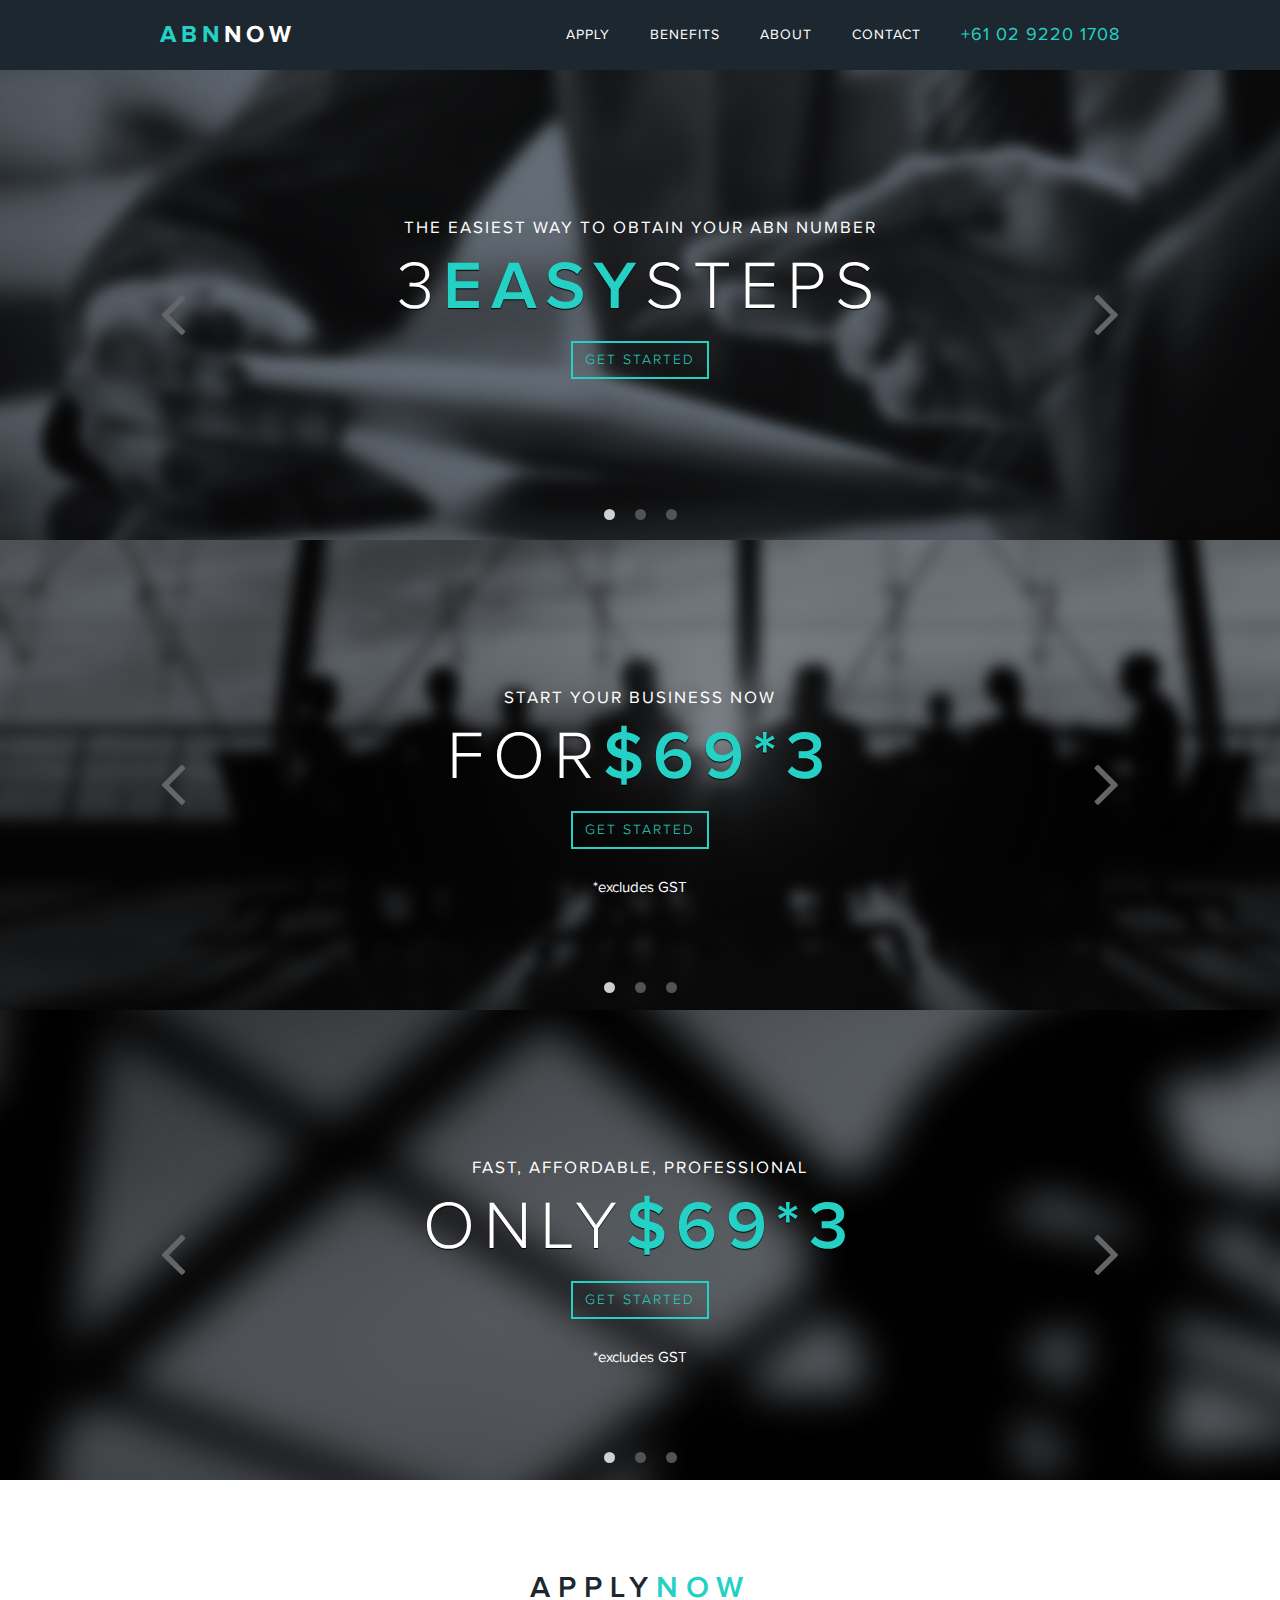
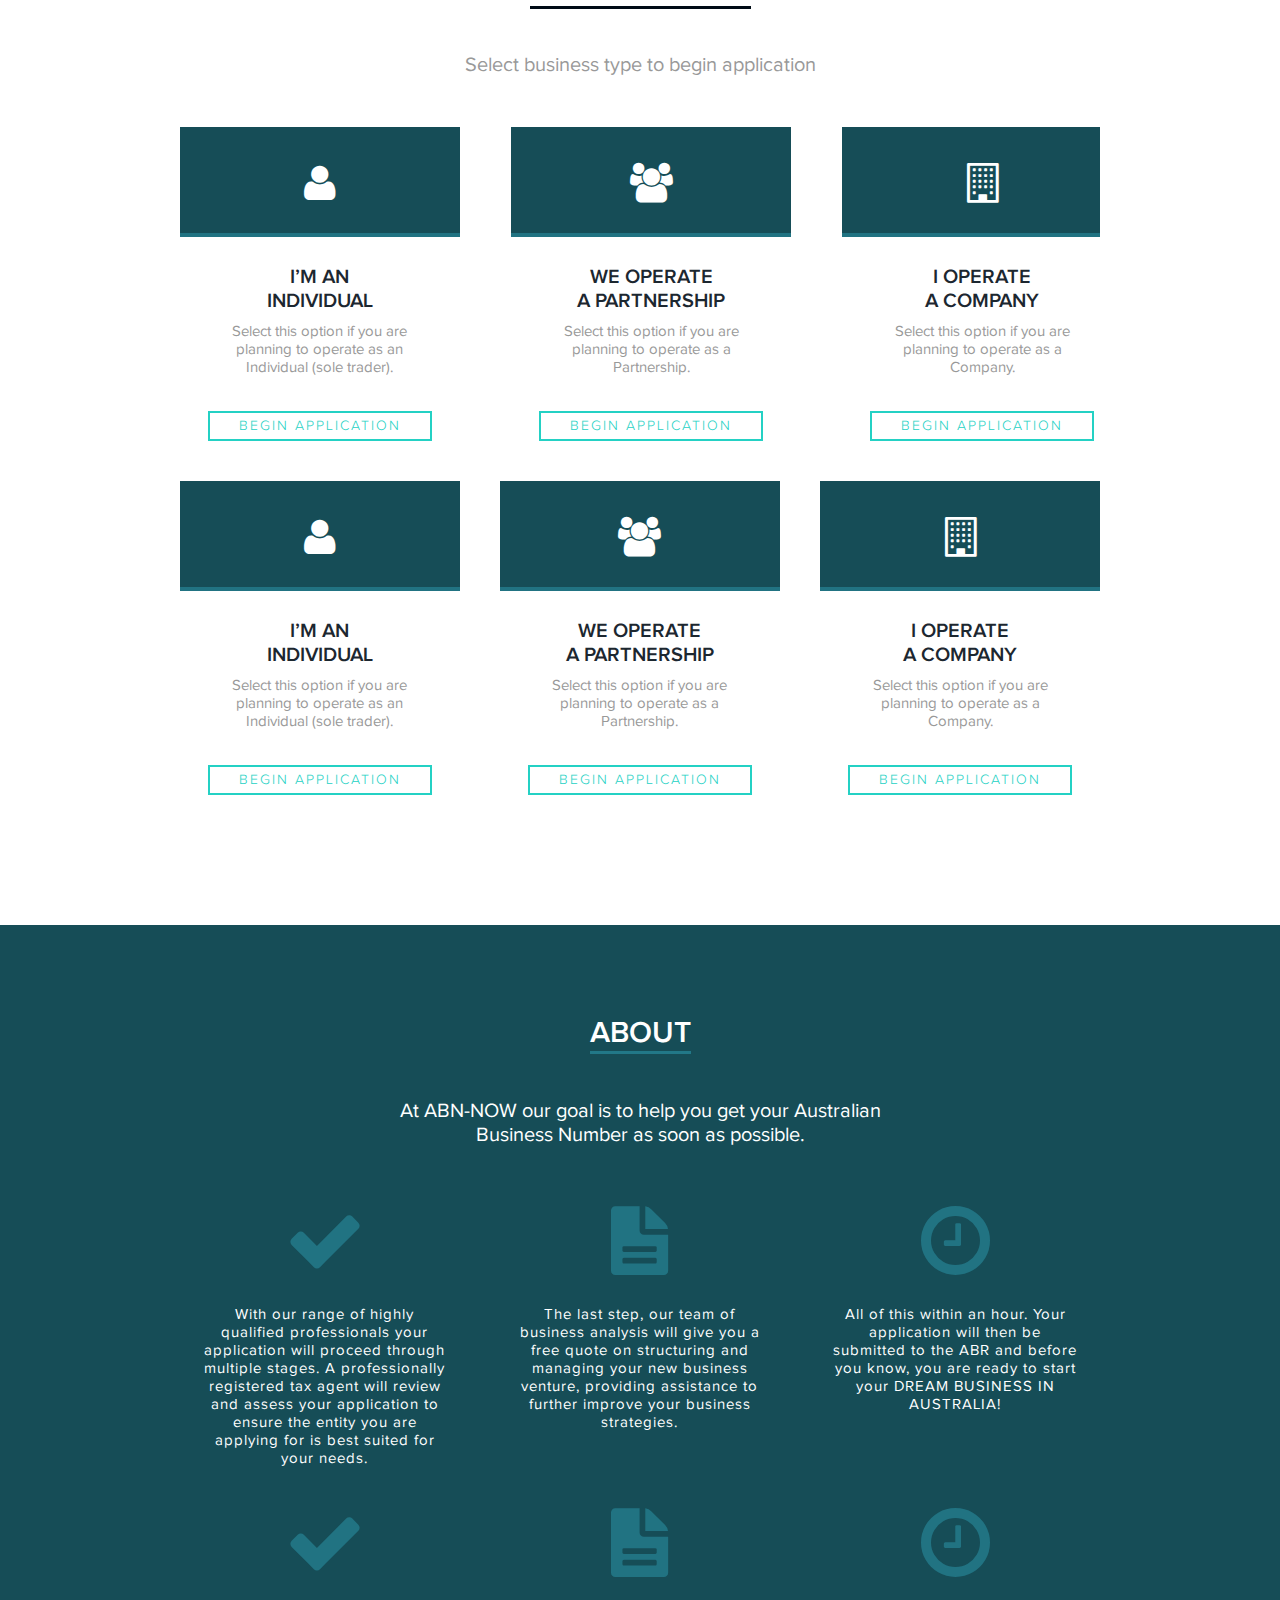
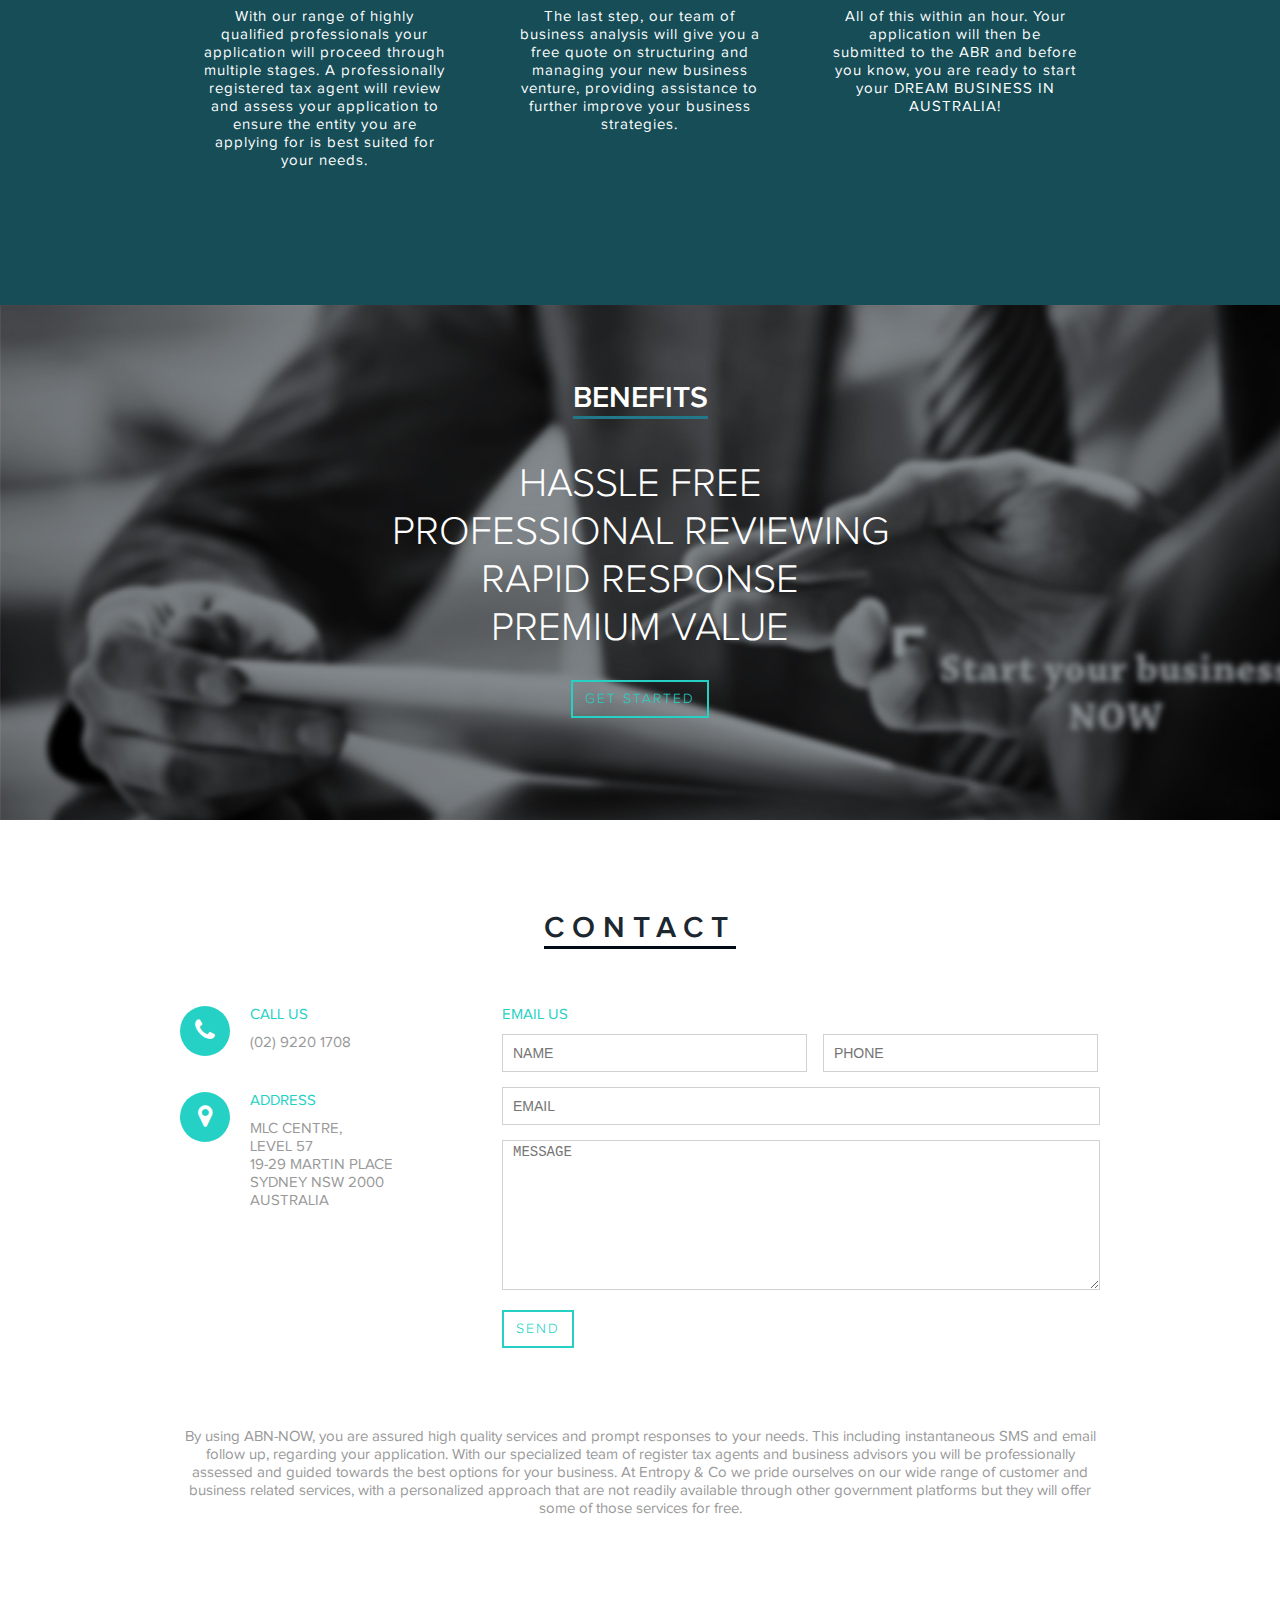
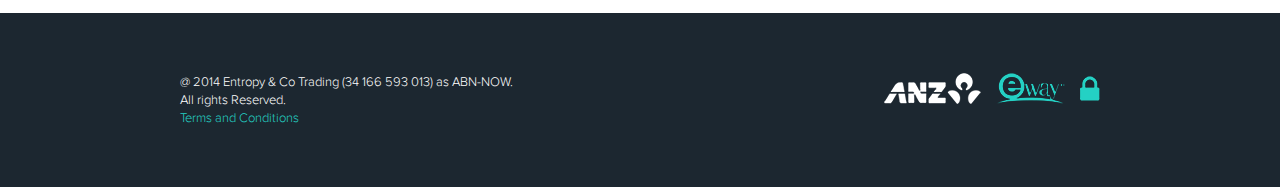
==== index.html @ c940a965 "first commit" ====
<!DOCTYPE HTML PUBLIC "-//W3C//DTD HTML 4.01 Transitional//EN" "http://www.w3.org/TR/html4/loose.dtd">
<html>
<head>
    <meta http-equiv="Content-Type" content="text/html; charset=utf-8">
    <title>Abn-now</title>
    <link href="./css/reset.css" type="text/css" rel="stylesheet" />
    <link href="./css/font-awesome.css" type="text/css" rel="stylesheet" />
    <link href="./css/style.css" type="text/css" rel="stylesheet">
    <link href="./css/style-responsive.css" type="text/css" rel="stylesheet">

    <!-- HTML5 Shim and Respond.js IE8 support of HTML5 elements and media queries -->
    <!-- WARNING: Respond.js doesn't work if you view the page via file:// -->
    <!--[if lt IE 9]>
      <script src="./js/html5shiv.js"></script>
      <script src="./js/respond.min.js"></script>
    <![endif]-->
</head>
<body>
<!-- Начало блока .wrapper -->
    <!--div class="wrapper"-->
    <div>
    <!--Начало блока   .header-->
        <div class="header"> 
                <!-- begin .nav -->                
            <div class="navigation  container">  
                 <div class=" clearfix">                     	            
                    <div class="left-block">                      
                           <p class="logo no-marg-bottom"><a href="#"><strong class="green">abn</strong>now</a></p>                        
                    </div>
                    <div class="right-block">
                        <button class="btn green no-marg-bottom"><i class="fa fa-bars"></i></button>
                        <ul class="nav-list clearfix">       	                	
      	                	<li><a  class="active" href="index.html">apply</a>
                              <ul>
                                    <li><a href="#">I’M AN</a></li>
                                    <li><a href="#">WE OPERATE</a></li>
                                    <li><a href="#">I OPERATE</a></li>                                   
                                </ul> 
                            </li>
      	                	<li><a href="#">benefits</a>
                                <ul>
                                    <li><a href="#">I’M AN</a></li>
                                    <li><a href="#">WE OPERATE</a></li>
                                    <li><a href="#">I OPERATE</a></li>                                   
                                </ul> 
                            </li>
      	                	<li><a href="#">about</a>
                                <ul>
                                    <li><a href="#">I’M AN</a></li>
                                    <li><a href="#">WE OPERATE</a></li>
                                    <li><a href="#">I OPERATE</a></li>                                   
                                </ul> 
                            </li>
      	                	<li><a href="#">contact</a>
                                <ul>
                                    <li><a href="#">about</a></li>
                                    <li><a href="#">benefits</a></li>
                                    <li><a href="#">contact</a></li>
                                    <li><a href="#">Latest giveaway posts</a></li>
                                </ul>     
                            </li>
                            <li><a href="#" class="green big-tel" href="#">+61 02 9220 1708</a></li>
                        </ul>
                    </div> 
                 </div> 
                                    
            </div> <!-- END .nav -->
        </div>
        <!--Конец блока   .header-->
        
        <!--Начало блока   .slider-->
         <div id="slider-main">
            <ul class="slide-list clearfix">
            	<li class="slide1 slide no-marg-top">
                    <div class="container">
                        <a href="#" class="pull-left"><i class="fa fa-angle-left"></i></a>
                        <a href="#" class="pull-right"><i class="fa fa-angle-right"></i></a>
                        <h4 class="no-marg-top">THE EASIEST WAY TO OBTAIN YOUR ABN NUMBER</h4>
                        <h1>3<strong class="green semibold">easy</strong>steps</h1>
                        <p class="font-14"><a href="#" class="btn btn-slider green">GET STARTED</a></p>
                         <div id="Circles" class="circles">
                            <ul>
                           	    <li><a href="#" class="active"><span></span></a></li>
                           	    <li><a href="#"><span></span></a></li>
                           	    <li><a href="#"><span></span></a></li>
                            </ul>
                        </div>  
                     </div>     
                </li>
                <li class="slide2 slide no-marg-top">
                    <div class="container">
                        <a href="#" class="pull-left"><i class="fa fa-angle-left"></i></a>
                        <a href="#" class="pull-right"><i class="fa fa-angle-right"></i></a>
                        <h4 class="no-marg-top">START YOUR BUSINESS NOW</h4>
                        <h1>FOR<strong class="green semibold">$69*3</strong></h1>
                        <p class="font-14"><a href="#" class="btn btn-slider green">GET STARTED</a></p>
                        <p class="gst">*excludes GST</p>
                         <div id="Circles" class="circles circ2">
                            <ul>
                           	    <li><a href="#" class="active"><span></span></a></li>
                           	    <li><a href="#"><span></span></a></li>
                           	    <li><a href="#"><span></span></a></li>
                            </ul>
                        </div>  
                     </div>     
                </li>
                <li class="slide3 slide no-marg-top">
                    <div class="container">
                        <a href="#" class="pull-left"><i class="fa fa-angle-left"></i></a>
                        <a href="#" class="pull-right"><i class="fa fa-angle-right"></i></a>
                        <h4 class="no-marg-top">FAST, AFFORDABLE, PROFESSIONAL</h4>
                        <h1>ONLY<strong class="green semibold">$69*3</strong></h1>
                        <p class="font-14"><a href="#" class="btn btn-slider green">GET STARTED</a></p>
                        <p class="gst">*excludes GST</p>
                         <div id="Circles" class="circles circ2">
                            <ul>
                           	    <li><a href="#" class="active"><span></span></a></li>
                           	    <li><a href="#"><span></span></a></li>
                           	    <li><a href="#"><span></span></a></li>
                            </ul>
                        </div>  
                     </div>     
                </li>
            </ul>

            
         </div> 
         <!--Конец блока   .slider--> 
         
         <!--Начало блока   .apply--> 
         <div class="container">
             <div class="apply">
                <h2><a class="black" href="#">APPLY<strong class="green">NOW</strong></a></h2>
                <h3 class="to-grey">Select business type to begin application</h3>
                <div class="icons">
                    <ul class="clearfix">
                        <li>
                            <a href="#"><div class="background"><div class="rectangle"><i class="fa fa-user"></i></div></div> </a>                           
                            <div class="apply-text">
                                <h3  class="semibold">I’M AN <pre>INDIVIDUAL</pre></h3>
                                <p class="to-grey">Select this option if you are planning to operate as an Individual (sole trader).</p>
                                <a href="#" class="btn green padd">BEGIN APPLICATION</a>
                            </div>
                        </li>
                        <li>
                             <a href="#"><div class="background"><div class="rectangle"><i class="fa fa-users"></i></div></div></a>
                             <div class="apply-text">
                                <h3  class="semibold">WE OPERATE<pre>A PARTNERSHIP</pre></h3>
                                <p class="to-grey">Select this option if you are planning to operate as a Partnership.</p>
                                <a href="#" class="btn green padd marg-bottom">BEGIN APPLICATION</a>
                            </div>
                        </li>
                        <li>
                            <a href="#"><div class="background"><div class="rectangle"><i class="fa fa-building-o"></i></div></div></a>
                            <div class="apply-text">
                                <h3  class="semibold">I OPERATE <pre>A COMPANY</pre></h3>
                                <p class="to-grey">Select this option if you are planning to operate as a Company.</p>
                                <a href="#" class="btn green padd">BEGIN APPLICATION</a>
                            </div>
                        </li>
                         <li>
                            <div class="background"><div class="rectangle"><i class="fa fa-user"></i></div></div>                            
                            <div class="apply-text">
                                <h3  class="semibold">I’M AN <pre>INDIVIDUAL</pre></h3>
                                <p class="to-grey">Select this option if you are planning to operate as an Individual (sole trader).</p>
                                <a href="#" class="btn green padd">BEGIN APPLICATION</a>
                            </div>
                        </li>
                        <li>
                             <div class="background"><div class="rectangle"><i class="fa fa-users"></i></div></div>
                             <div class="apply-text">
                                <h3  class="semibold">WE OPERATE<pre>A PARTNERSHIP</pre></h3>
                                <p class="to-grey">Select this option if you are planning to operate as a Partnership.</p>
                                <a href="#" class="btn green padd marg-bottom">BEGIN APPLICATION</a>
                            </div>
                        </li>
                        <li>
                            <div class="background"><div class="rectangle"><i class="fa fa-building-o"></i></div></div>
                            <div class="apply-text">
                                <h3  class="semibold">I OPERATE <pre>A COMPANY</pre></h3>
                                <p class="to-grey">Select this option if you are planning to operate as a Company.</p>
                                <a href="#" class="btn green padd">BEGIN APPLICATION</a>
                            </div>
                        </li>
                        
                    </ul>
                </div>
             </div> 
         </div>
         <!--Конец блока   .apply-->
         
         <!--Начало блока   .about-->
         <div class="about">
            <div class="container">
                <div class="to-about ">
                    <h2><a class="border" href="#">ABOUT</a></h2>
                    <h3>At ABN-NOW our goal is to help you get your Australian Business Number as soon as possible.</h3>
                    <ul class="group clearfix">
                    	<li class="item">
                            <a href="#"><i class="fa fa-check"></i></a>
                            <p>With our range of highly qualified professionals your application will proceed through multiple stages.
                                A professionally registered tax
                                agent will review and assess your application to ensure the entity you are applying for is best suited for
                                your needs.</p>
                        </li>
                    	<li class="item">
                            <a href="#"><i class="fa fa-file-text"></i></a>
                            <p>The last step, our team of business analysis will give you a free quote on structuring and managing your new business venture, providing
                                assistance to further improve
                                your business strategies.</p>
                        </li>
                    	<li class="item">
                            <a href="#"><i class="fa fa-clock-o"></i></a>
                            <p>All of this within an hour. Your
                                application will then be submitted to the ABR and before you know, you are ready to start your
                                DREAM BUSINESS IN AUSTRALIA!</p>
                        </li>
                        
                        
                        
                        <li class="item">
                            <a href="#"><i class="fa fa-check"></i></a>
                            <p>With our range of highly qualified professionals your application will proceed through multiple stages.
                                A professionally registered tax
                                agent will review and assess your application to ensure the entity you are applying for is best suited for
                                your needs.</p>
                        </li>
                    	<li class="item">
                            <a href="#"><i class="fa fa-file-text"></i></a>
                            <p>The last step, our team of business analysis will give you a free quote on structuring and managing your new business venture, providing
                                assistance to further improve
                                your business strategies.</p>
                        </li>
                    	<li class="item">
                            <a href="#"><i class="fa fa-clock-o"></i></a>
                            <p>All of this within an hour. Your
                                application will then be submitted to the ABR and before you know, you are ready to start your
                                DREAM BUSINESS IN AUSTRALIA!</p>
                        </li>
                    </ul> 
                    
                </div>
            </div>
         </div> 
         <!--Конец блока   .about-->
         
         <!--Начало блока   .benefits-->
         <div class="benefits">
            <div class="container">
                 <div class="to-fon">
                     <h2><a class="border" href="#">BENEFITS</a></h2>
                     <h5 class="big-text">HASSLE FREE<pre> PROFESSIONAL REVIEWING </pre><pre>RAPID RESPONSE</pre> <pre>PREMIUM VALUE</pre></h5>
                     <p class="font-14"><a href="#" class="btn btn-slider green">GET STARTED</a></p>
                 </div>
             </div>
         </div>   
         <!--Конец блока   .benefits-->
         
         <!--Начало блока   .contact-->  
         <div class="contact">
            <div class="container">
              <div class="contact-forma clearfix">  
                <h2><a class="black">CONTACT</a></h2>
                <div id="left" class="left-block-contact">
                    <div class="left-block-contact-1">
                        <div class="float clearfix">
                            <p><a href="#"><i class="fa fa-phone"></i></a></p>  
                        </div>
                        <div class="right-bl">
                                <p class="green">call us</p>
                                <p class="to-grey no-marg-bottom">(02) 9220 1708</p>                               
                        </div>
                    </div>
                    <div class="left-block-contact-2">
                        <div class="float clearfix">
                            <p><a href="#"><i class="fa fa-map-marker"></i></a></p>                        
                        </div>
                        <div class="right-bl">
                                <p class="green">ADDRESS</p>
                                <p class="to-grey no-marg-bottom">MLC CENTRE,</p>
                                <p class="to-grey no-marg-bottom">LEVEL 57</p>
                                <p class="to-grey no-marg-bottom">19-29 MARTIN PLACE</p>
                                <p class="to-grey no-marg-bottom">SYDNEY NSW 2000</p>
                                <p class="to-grey no-marg-bottom">AUSTRALIA</p>
                        </div>
                    </div>
                </div>
                <div id="right" class="right-block-contact">
                    <form class="contact-form" name="form1" action="action.php">
                        <p class="green">EMAIL US</p>
             			    <input class="input-1" type="text" name="fname" placeholder="NAME" value=""/>
                            <input class="input-2" type="text" name="fname" placeholder="PHONE" value=""/>
                            <input class="input-3" type="text" name="fname" placeholder="EMAIL" value=""/>
                            <!--<button class="btn green">send</button>-->
                            <textarea name="fname" placeholder="MESSAGE" value=""></textarea>
                            <p><a href="#" class="btn green">send</a></p>
              		</form>                  
                </div> 
              </div>  
                <p class="center to-grey">By using ABN-NOW, you are assured high quality services and prompt responses to your needs. This including instantaneous SMS and email follow up, regarding your application. With our specialized team of register tax agents and business advisors you will be professionally assessed and guided towards the best options for your business. At Entropy & Co we pride ourselves on our wide range of customer and business related services, with a personalized approach that are not readily available through other government platforms but they will offer some of those services for free.</p>                           
            </div>
         </div>   
        <!--Конец блока   .contact-->
        
        <!--Начало блока   .footer-->
        <div class="footer">
            <div class="container clearfix">
                <div class="footer-left">
                    <p class="no-marg-bottom">@ 2014 Entropy & Co Trading (34 166 593 013) as ABN-NOW. All rights Reserved.</p>
                    <p class="no-marg-bottom green"> Terms and Conditions</p>
                </div>
            
            <div class="footer-right">
                <ul class="clearfix">
                    <li class="top-f"><a href="#"><img src="images/footer-img-3.png" /></a></li>
                    <li><a href="#"><img src="images/footer-img-2.png" /></a></li>
                    <li><a href="#"><img src="images/footer-img-1.png" /></a></li>
                </ul>
            </div>
            </div>
        </div>
        <!--Конец блока   .footer-->     
    </div>
    <!-- Конец блока .wrapper -->
   	<script src="./js/jquery-1.10.2.min.js"></script>
	<script src="./js/equalHeight.js"></script>
    <script src="./js/slidel.js"></script>
</body>
</html>
---- css/style.css ----
@import url(reset.css);

/* Imports Fonts */

@font-face {
    font-family: 'proximanova';
    src: url('../fonts/proximanova-bold.eot');
    src: url('../fonts/proximanova-bold.eot?#iefix') format('embedded-opentype'),
         url('../fonts/proximanova-bold.woff') format('woff'),
         url('../fonts/proximanova-bold.ttf') format('truetype'),
         url('../fonts/proximanova-bold.svg#proximanovabold') format('svg');
    font-weight: 600;
    font-style: normal;
}

@font-face {
    font-family: 'proximanova';
    src: url('../fonts/proximanova-semibold.eot');
    src: url('../fonts/proximanova-semibold.eot?#iefix') format('embedded-opentype'),
         url('../fonts/proximanova-semibold.woff') format('woff'),
         url('../fonts/proximanova-semibold.ttf') format('truetype'),
         url('../fonts/proximanova-semibold.svg#proximanovasemibold') format('svg');
    font-weight: 500;
    font-style: normal;
}

@font-face {
    font-family: 'proximanova';
    src: url('../fonts/proximanova-regular.eot');
    src: url('../fonts/proximanova-regular.eot?#iefix') format('embedded-opentype'),
         url('../fonts/proximanova-regular.woff') format('woff'),
         url('../fonts/proximanova-regular.ttf') format('truetype'),
         url('../fonts/proximanova-regular.svg#proximanovaregular') format('svg');
    font-weight: 400;
    font-style: normal;
}

@font-face {
    font-family: 'proximanova';
    src: url('../fonts/proximanova-light.eot');
    src: url('../fonts/proximanova-light.eot?#iefix') format('embedded-opentype'),
         url('../fonts/proximanova-light.woff') format('woff'),
         url('../fonts/proximanova-light.ttf') format('truetype'),
         url('../fonts/proximanova-light.svg#proximanovalight') format('svg');
    font-weight: 300;
    font-style: normal;

}


/* BASE CSS */

body { 
    padding-top: 70px;
    min-width: 940px; /* Чтобы background на небольших экранах был показан на всю ширину с учетом scroll (ползунка).. 920px - контейнер + 10px + 10px paddinGИ по бокам */
    font-weight: 400;
    color: #fff;
    font-family: 'proximanova', sans-serif;
    position: relative;
}

img { display: block; }

h1, .h1, h2, .h2, h3, .h3, h4, .h4, h5, .h5, h6, .h6 { 
    /*font-weight: bold; */   
    margin-top: 10px;
    margin-bottom: 10px;
    line-height: 1.2; 
}

h1{
    font-size: 68px;
    font-weight: 300;
    text-align: center;
    text-transform: uppercase;
    line-height: 1.2;
    text-shadow: 0 1px 1px #000;/*Y X насыщенность цвет*/
}

h2{
    font-size: 30px;
    font-weight: 500;
    text-align: center;
}

h3{
    font-size: 20px;
    font-weight: 400;
    text-align: center;
    color: #1c2730;
}

h4{
    font-size: 17px;
    font-weight: 400;
}

h1 a.log{
    display: block;
    text-indent: -9999px;
    font-size: 5px;
}

p{
    font-size: 15px;
    font-weight: 400;
    margin-bottom: 10px;
    letter-spacing: 0px;
    line-height: 18px;
}

p.font-14{
    font-size: 14px;
    text-align: center;
}

.semibold{
    font-weight: 500;
}

.to-h1{
     margin-top: 18px;      
}

 /*Button*/

.btn {
    box-sizing: content-box;/*позволяют не изменять размер кнопки*/
    -moz-box-sizing: content-box;
    display: inline-block;
    padding: 8px 12px;
    margin: 0;
    background: none transparent;
    text-transform: uppercase;
    font-size: 14px;
    font-family: 'proximanova', sans-serif;
    font-weight: 200;
    letter-spacing: 2px;
    text-align: center;
    text-decoration: none;
    cursor: pointer;
    border-width: 2px;
    border-style: solid;
    -webkit-transition: all .5s;
    -moz-transition: all .5s;
    -o-transition: all .5s;
    transition: all .5s;

    /* Дополнительные эфекты
    
    background-color: #d25a3d;
     -webkit-box-shadow: #fff 1px 1px 0, inset #682313 1px 1px 0;
    -moz-box-shadow: #fff 1px 1px 0, inset #682313 1px 1px 0;
    box-shadow: #fff 1px 1px 0, inset #682313 1px 1px 0;
    text-shadow: 1px 1px 1px #682313;    
    /* -webkit-border-radius: 4px;
    -moz-border-radius: 4px;
    border-radius: 4px;*/
   /*text-shadow: 1px 1px 1px rgba(255, 255, 255, 0.75);
    vertical-align: middle;*/     
    /*background-image: -moz-linear-gradient(top, #d25a3d, #F53426);
    background-image: -webkit-gradient(linear, 0 0, 0 100%, from(#d25a3d), to(#F53426));
    background-image: -webkit-linear-gradient(top, #d25a3d, #F53426);
    background-image: -o-linear-gradient(top, #d25a3d, #F53426);
    background-image: linear-gradient(to bottom, #d25a3d, #F53426);
    background-repeat: repeat-x;
    border: 1px solid #fff;
    border-color: #e6e6e6 #e6e6e6 #bfbfbf;
    border-color: rgba(0, 0, 0, 0.1) rgba(0, 0, 0, 0.1) rgba(0, 0, 0, 0.25);
    border-bottom-color: #b3b3b3;*/
}

/* Стиль для H2, когда он является следующим элементом после H1.. */
/* h1 + h2 { color: black!important; } */ 

/*.btn + .btn { margin-left: 10px; }*/

.btn-slider:hover, .btn-slider:focus {
    text-decoration: none;
    color: #fff;
    border-color: #fff;
    background: transparent;
}

 /*End Button*/
 
.container{
    width: 920px; 
    margin: 0 auto; 
    /*padding: 0 10px;*/
    outline: 0px solid #000;
    position: relative;
}

/*
.wrapper{
    width: 100%;
	margin:0 auto;
    min-width: 1024px;
    max-width: 1500px;
    background-size: 100% auto;
    position: relative;
}*/



/*Начало блока   .header*/

.header{
    outline: 0px solid #000;
    background-color: #1c2730;
    position: fixed; 
    left: 0;
    top: 0;   
    width: 100%;
    z-index: 600;
    background-size: cover;
}

.navigation{
    height: 70px;
    line-height: 70px;
}

.left-block{   
    /*margin-left: -20px; */
    float: left;  
}

.right-block{
    /*margin-right: -20px;*/
    float: right;   
}

p.logo a{
    font-size: 24px;
    font-family: 'proximanova', sans-serif;
    font-weight: 600;
    text-transform: uppercase;
    text-decoration: none;
    color: #fff;
    letter-spacing: 5px;
    line-height: 70px;
}
.nav-list a{
    display: block;
}
.nav-list > li{
    font-family: 'proximanova',sans-serif;
    float: left;
    font-size: 14px;
    font-weight: 400;
    font-style: normal;
    text-transform: uppercase;
    letter-spacing: 1px;
     position: relative;
}

.nav-list > li > ul {
    display: none;
    position: absolute;
    top: 100%;
    left: 50%;
    width: 100px;
    margin-left: -50px;
    background-color: #1c2730;
    background: #fff 0 0 repeat #fff;
    z-index: 50;
}

.nav-list > li:hover > ul {
    display: block;
    
}

.nav-list > li > ul a {
    text-align: center;
    padding: 4px 5px;
    text-transform: none;
    line-height: 1.2;
    display: block;
}


.nav-list > li > ul li + li {
    border-top: 1px dashed #bbb;
}



.nav-list li a{
    text-decoration: none;
    color: #fff; 
    display: block;
    padding: 0 20px;
}

.nav-list li a:hover{
    color: #24d1c4;
    /*text-shadow: 1px 0px 1px #24d1c4;*//*Y X насыщенность цвет*/
}

.nav-list a.big-tel{
    font-size: 18px;
    padding-right: 0;
}

.nav-list li a.green{
    color: #24d1c4;
    text-shadow: none;
}

.green{
    color: #24d1c4;
    border-color: #24d1c4;
}

/*Конец блока   .header*/



/*Начало блока   .slider*/
#slider-main{
    outline: 0px solid #000;
    overflow: hidden;
}

#slider-main h1{
    letter-spacing: 9px;
}

#slider-main h4{
    letter-spacing: 2px;
    padding-top: 150px; 
    line-height: 1.0;
    font-weight: 400;
    text-transform: uppercase;
    text-align: center;
}

i{
    font-weight: bold;
}

.pull-left{
    display: block;
    position: absolute;
    top: 207px;
    left: -20px;
    font-size: 72px;
    color: #636567;    
}

.pull-right{
    display: block;
    position: absolute;
    top: 207px;
    right: -20px;
    font-size: 72px;
    color: #636567;
}

.pull-left:hover, .pull-right:hover{
    color: #fff;
} 

ul.slide-list{
    overflow: hidden;
    position: relative;
    width: 100%;
}

#slider-main  ul.slide-list > li{
    display: block;
    
    float: left;  
    width: 100%;
    height: 470px;
    background-repeat: no-repeat;
    background-size: cover;
}

.slide1{
    background-image: url("../images/slide1.jpg");
}

.slide2{
    background-image: url("../images/slide2.jpg");
}

.slide3{
    background-image: url("../images/slide3.jpg");
}

.slide p{
    text-align: center;
    margin-top: 12px;
}

.to-grey{
    color: #999999;
}

.circles{
    text-align: center;
}

.circles ul{
    display: inline-block;
    padding-left: 20px;
}

.circles ul li{
    float: left;
}

.circles ul li a {   
    background-color: #535354;
    text-align: center;
    height: 11px;
    width: 11px;
    /*padding: 4px;*/
    display: inline-block;
    -webkit-border-radius: 11px;
    -moz-border-radius: 11px;
    -khtml-border-radius: 11px;
    border-radius: 11px;
    margin-top: 120px;
    margin-right: 20px;
    /*border: 1px solid #b6a588;*/
}

.circ2 ul li a{
     margin-top: 75px;
}

p.gst{
    margin-top: 30px;
}

.circles ul li a:hover{
    opacity: 1;
    background-color: #fff;
}

.circles ul li a.active{
    opacity: 0.8;
    background-color: #fff;
}

/*Конец блока   .slider*/


/*Начало блока   .apply*/

.apply{
    outline: 0px solid #000;
    padding: 80px 0 90px 0;
}

.icons > h3{
    text-transform: uppercase;
}

.black{
    color: #1c2730;
    text-decoration: none;
    letter-spacing: 8px;
    border-bottom: 3px solid #000b15;
    margin-top: 50px;    
}

.apply ul > li a{
    display: block;
}

.apply ul > li a:hover i{
     color: #217382;
} 

.apply ul > li{
    float: left;
    display: inline;
    text-align: center;
    width: 30.4%;
    /*margin-right: 4.4%;*/
    margin-right: -100%;/*позволяет не писать отступ 4.4% и все элементы друг над другом */
    margin-bottom: 40px;
}

.apply ul > li:nth-child(3n + 1) { /* Стилья для 1-го, 4-го, 7-го и тд. элементов Li */
    clear: left;
    margin-left: 0%;
}

.apply ul > li:nth-child(3n + 2) { /* Стилья для 2-го, 5-го, 8-го и тд. элементов Li отодвигаем элементы списка*/
    margin-left: 34.8%; /* 30.4% + 4.4% */
}

.apply ul > li:nth-child(3n + 3) { /* Стилья для 3-го, 6-го, 9-го и тд. элементов Li отодвигаем элементы списка*/
    margin-left: 69.6%; /* 30.4% + 4.4% + 30.4% + 4.4% */
}


/* Для поддержки старых браузеров  (to support old browsers) */

.apply ul > li:first-child { /* Стилья для 1-го Li */
    clear: left;
    margin-left: 0%;
}

.apply ul > li:first-child + li { /* Стилья для 2-го Li */
    margin-left: 34.8%; /* 30.4% + 4.4% */
}

.apply ul > li:first-child + li + li { /* Стилья для 3-го Li */
    margin-left: 69.6%; /* 30.4% + 4.4% + 30.4% + 4.4% */
}
/*   */


.apply ul > li i{
    color: #fff;
    font-size: 40px;
}

.apply ul > li i:hover{
    color: #217382;
}

.apply > h3{
    margin-top: 47px;
    margin-bottom: 50px;
}

.icons { overflow: hidden; }/*чтобы спрятать всё что выходит за пределы блока*/

.apply-text{
    margin: 0 10% 0 10%;
    text-align: center;
}

.apply-text h3{
    margin-top: 28px;
}

.apply-text > p{
    margin-bottom: 34px;
}

.rectangle{
    padding: 36px 0 30px 0;
    text-align: center;
    background-color: #164d57;
}

.background{
    height: 110px;
    background-color: #217382;
    z-index: 20;
}

.padd{
    padding: 6px 8px;
    letter-spacing: 2px;
}

/*Конец блока   .apply*/


/*Начало блока   .about*/

.about{
    background-color: #164d57;
    outline: 0px solid #000;    
}

.to-about{
    overflow: hidden;
    padding: 80px 0 100px;
}

.border{
    border-bottom: 3px solid #227888;
    text-decoration: none;
    color: #fff;
}

.about h3{
    color: #fff;
    width: 53%;
    margin: 48px  auto 54px auto;    
}

.group{
   /* margin-right: -75px;*/
    padding: 0 22px 0 22px;
    outline: 0px solid #000;
}

.about ul > .item{
    display: inline;
    margin-bottom: 25px;
    width: 28%;
    /*margin-right: 8%;*/
    margin-right: -100%;   
    text-align: center;
    float: left;  
    outline: 0px solid #000;
}

.about ul > li:nth-child(3n + 1) { /* Стилья для 1-го, 4-го, 7-го и тд. элементов Li */
    clear: left;
    margin-left: 0% !important;
}

.about ul > li:nth-child(3n + 2) { /* Стилья для 2-го, 5-го, 8-го и тд. элементов Li */
    margin-left: 36%; /* 28% + 8% */
}

.about ul > li:nth-child(3n + 3) { /* Стилья для 3-го, 6-го, 9-го и тд. элементов Li */
    margin-left: 72%; /* 28% + 8% + 28% + 8% */
}

/* Для поддержки старых браузеров  (to support old browsers) */

.apply ul > li:first-child { /* Стилья для 1-го Li */
    clear: left;
    margin-left: 0%;
}

.apply ul > li:first-child + li { /* Стилья для 2-го Li */
    margin-left: 36%; /* 28% + 8% */
}

.apply ul > li:first-child + li + li { /* Стилья для 3-го Li */
    margin-left: 72%; /* 28% + 8% + 28% + 8% */
}
/*   */

.about ul > .item i{
    color: #217382;
    font-size: 80px;
}

.about ul > .item i:hover{
    color: #fff;
}

.about ul > .item p{
    letter-spacing: 1px;
    margin-top: 25px;
}

/*Конец блока   .about*/


/*Начало блока   .benefits*/
.benefits{
    outline: 0px solid #000;
    background-image: url("../images/benef-img-bg.jpg");
    background-size: cover;
    background-repeat: no-repeat;
    width: 100%;
    min-height: 515px;   
}

.to-fon{
    padding: 65px 0 0;
}

h5.big-text{
    font-size: 40px;
    font-weight: 300;
    text-align: center;
    margin: 44px 0 28px;   
}

/*Конец блока   .benefits*/

/*Начало блока   .contact*/

.contact{
    outline: 0px solid #000;
    padding: 80px 0 85px;
}

.contact h2{  
    margin-bottom: 60px;
}

.left-block-contact{
   /* width: 230px;*/   
    float: left;
    margin-right: 10%;
    outline: 0px solid #000;
}

.left-block-contact a{
    background-color: #24d1c4;
    text-align: center;
    height: 26px;
    line-height: 26px;
    width: 26px;
    padding: 12px;
    display: inline-block;
    -webkit-border-radius: 25px;
    -moz-border-radius: 25px;
    -khtml-border-radius: 25px;
    border-radius: 25px;
    margin-right: 20px;
    color: #fff;
    font-size: 25px;
}

.float{
    float: left;
    height: 50px;
    line-height: 50px;
}

.float p{
    font-weight: 300;
}

.float strong{
    text-transform: uppercase;
    font-weight: 500;
}

.right-bl{
    font-weight: 500;
    text-transform: uppercase;
    overflow: hidden;/*чтобы за этими элементами -.right-bl никакие элементы не вставали*/
}

.left-block-contact-1{
    margin-bottom: 40px;
}

.text{
    margin-left: 20px;
}


.right-block-contact{
    width: 65%;
    float: right;
    outline: 0px solid #000;
}

input{
    font-size: 14px;
    color: #000;   
    height: 38px;
    line-height: 38px;
    border: 1px solid #d1d1d1;
    margin-bottom: 15px;
    padding: 3px 10px;
    -webkit-box-sizing: border-box;
	  -moz-box-sizing: border-box;
	  box-sizing: border-box;
}

.contact-form p{
    text-transform: uppercase;
}

.input-1{
    width: 51%;
    margin-right: 2%;
}

.input-2{
    width: 46%;
}

.input-3{
    width: 100%;
}

textarea{
    font-size: 14px;
    height: 150px;
    width: 100%;
    margin-bottom: 20px;
    border: 1px solid #d1d1d1;
    padding: 3px 10px;
     -webkit-box-sizing: border-box;
	  -moz-box-sizing: border-box;
	  box-sizing: border-box;
}

.contact-forma{
    margin-bottom: 70px;
}

.center{
    text-align: center;
    font-weight: 400;
}
/*Конец блока   .contact*/


/*Начало блока   .footer*/

.footer{
    padding: 60px 0;
    outline: 0px solid #000;
    background-color: #1c2730;
}

.footer-left{
    width: 37%;
    float: left;
    outline: 0px solid #000;
}

.footer-left p{
    font-size: 13px;
    font-weight: 300;
}

.footer-right{
    width: 27%;
    float: right;
    outline: 0px solid #000;
}

.footer-right ul li{
    float: right;
    margin-left: 6%;
    display: block;
}

.top-f{
    margin-top: 3px;
}
/*Конец блока .footer*/


/* Специальные классы (Special Classes) */
.clearfix {
    clear: both;
}
.clearfix:before, .clearfix:after {
    content: '';
    display: table;
}
.clearfix:after {
    clear: both;
}
.clearfix {
    *zoom: 1;
}

.no-marg-top {
    margin-top: 0!important;
}

.no-marg-bottom {
    margin-bottom: 0!important;
}
---- css/style-responsive.css ----
@media (min-width: 960px) { /* Ширина экрана минимальная = 960px, но может быть больше 960px */
    
    .left-block{   
        margin-left: -20px;
    }
    
    .right-block{
        margin-right: -20px;
    }
    
    .right-block button{display: none;}
}

@media (max-width: 960px) { /* Ширина экрана максимальная = 960px, но может быть меньше 960px */
    body { min-width: 740px; }
    
    /*.header {
        position: absolute;
    }*/
    
    .right-block button{display: none;}
    
    .pull-left { left: 10px; }
    
    .pull-right { right: 10px; }
    
    .container { width: 720px; }
    
    .left-block-contact {float: none; margin-bottom: 20px;}
    
    .right-block-contact{float: none;}
    
    /*сбил стиль*/
    .apply ul > li:nth-child(3n + 1) {
        clear: none;
        margin-left: 0%;
    }
    
    
    .apply ul > li:nth-child(3n + 2) { 
        margin-left: 0%;
    }
    
    .apply ul > li:nth-child(3n + 3) {
        margin-left: 0%;
    }
    
    .apply ul > li:first-child { /* Стилья для 1-го Li */
        clear: none;
        margin-left: 0%;
    }
    
    .apply ul > li:first-child + li { /* Стилья для 2-го Li */
        margin-left: 0; /* 30.4% + 4.4% */
    }
    
    .apply ul > li:first-child + li + li { /* Стилья для 3-го Li */
        margin-left: 0; /* 30.4% + 4.4% + 30.4% + 4.4% */
    }
    /*Новый стиль*/
    .apply ul > li{
        width: 47%;
        /*margin-right: 6%;*/
        margin-right: -100%;
    }
    
    .apply ul > li:nth-child(2n + 1) { /* Стилья для 1-го, 3-го, 5-го и тд. элементов Li */
        clear: left !important;
        margin-left: 0% !important;
    }

    .apply ul > li:nth-child(2n + 2) { /* Стилья для 2-го, 4-го, 6-го и тд. элементов Li */
        margin-left: 53% !important; /* 47% + 6% */
    }
    
    .apply ul > li:first-child, .apply ul > li:first-child + li + li { /* Стилья для 1-го Li и 3-го */
        clear: left !important;
        margin-left: 0%;
    }
    
    .apply ul > li:first-child + li { /* Стилья для 2-го Li */
        margin-left: 53%; /* 47% + 6% */
    }
    
   

} 

@media (max-width: 740px) {/* Ширина экрана максимальная = 740px,и меньше но может быть меньше 740px */
    body { min-width: 480px; }
    
    
    
    
    
    h1{font-size: 40px;}
    
    .container { width: auto;}
    
    .nav-list li{font-size: 13px;}
    
    .nav-list li a{padding: 0 10px;}
    
    .nav-list a.big-tel { font-size: 14px; }
    
    /*.left-block{float: none;}
    
    .right-block{float: none;}
    
    .nav-list li{float: none;}*/
    
    .benefits h5{font-size: 30px;}


}

@media (max-width: 590px){/* Ширина экрана максимальная = 590px,и меньше но может быть меньше 590px */
    body { min-width: 420px; }
    
    .navigation{height: 25px;line-height: 25px;} 
    
    .right-block button{display: block;margin-top: 20px;}
    
    .nav-list{display: none;}

    .container { width: auto; padding: 0 10px;}


@media (max-width: 480px) {/* Ширина экрана максимальная = 480px,и меньше но может быть меньше 480px */
    body { min-width: 340px; }
    
    
   /* .header {
        position: absolute;
    }*/

    .navigation{height: 20px;line-height: 20px;}

    .nav-list li{font-size: 11px;}
    
    .nav-list li a{padding: 0 4px;}
    
    .nav-list a.big-tel { font-size: 12px; }

    .container { width: auto; padding: 0 10px;}

    .benefits h5{
        font-size: 25px;
    }

@media (min-width: 600px) and (max-width: 900px) { /* ширина экрана от 600px до 900px */
    
}
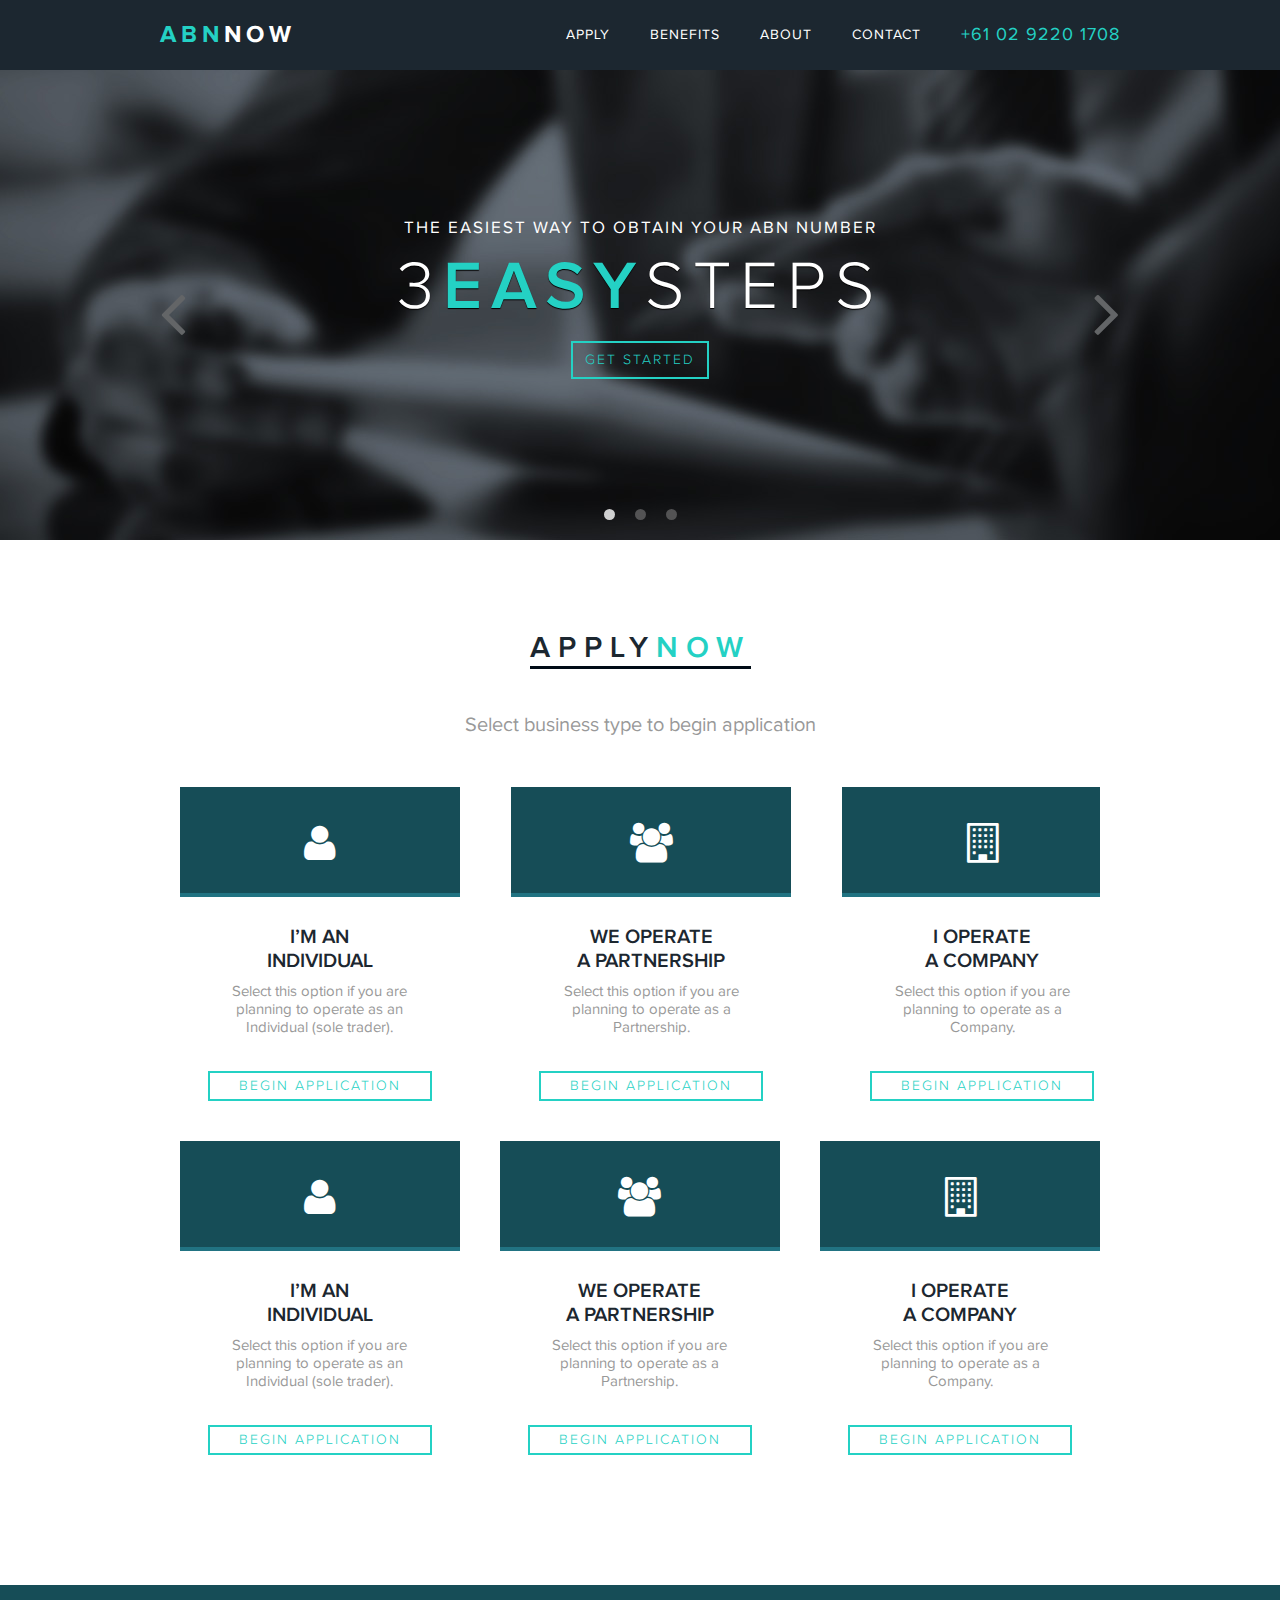
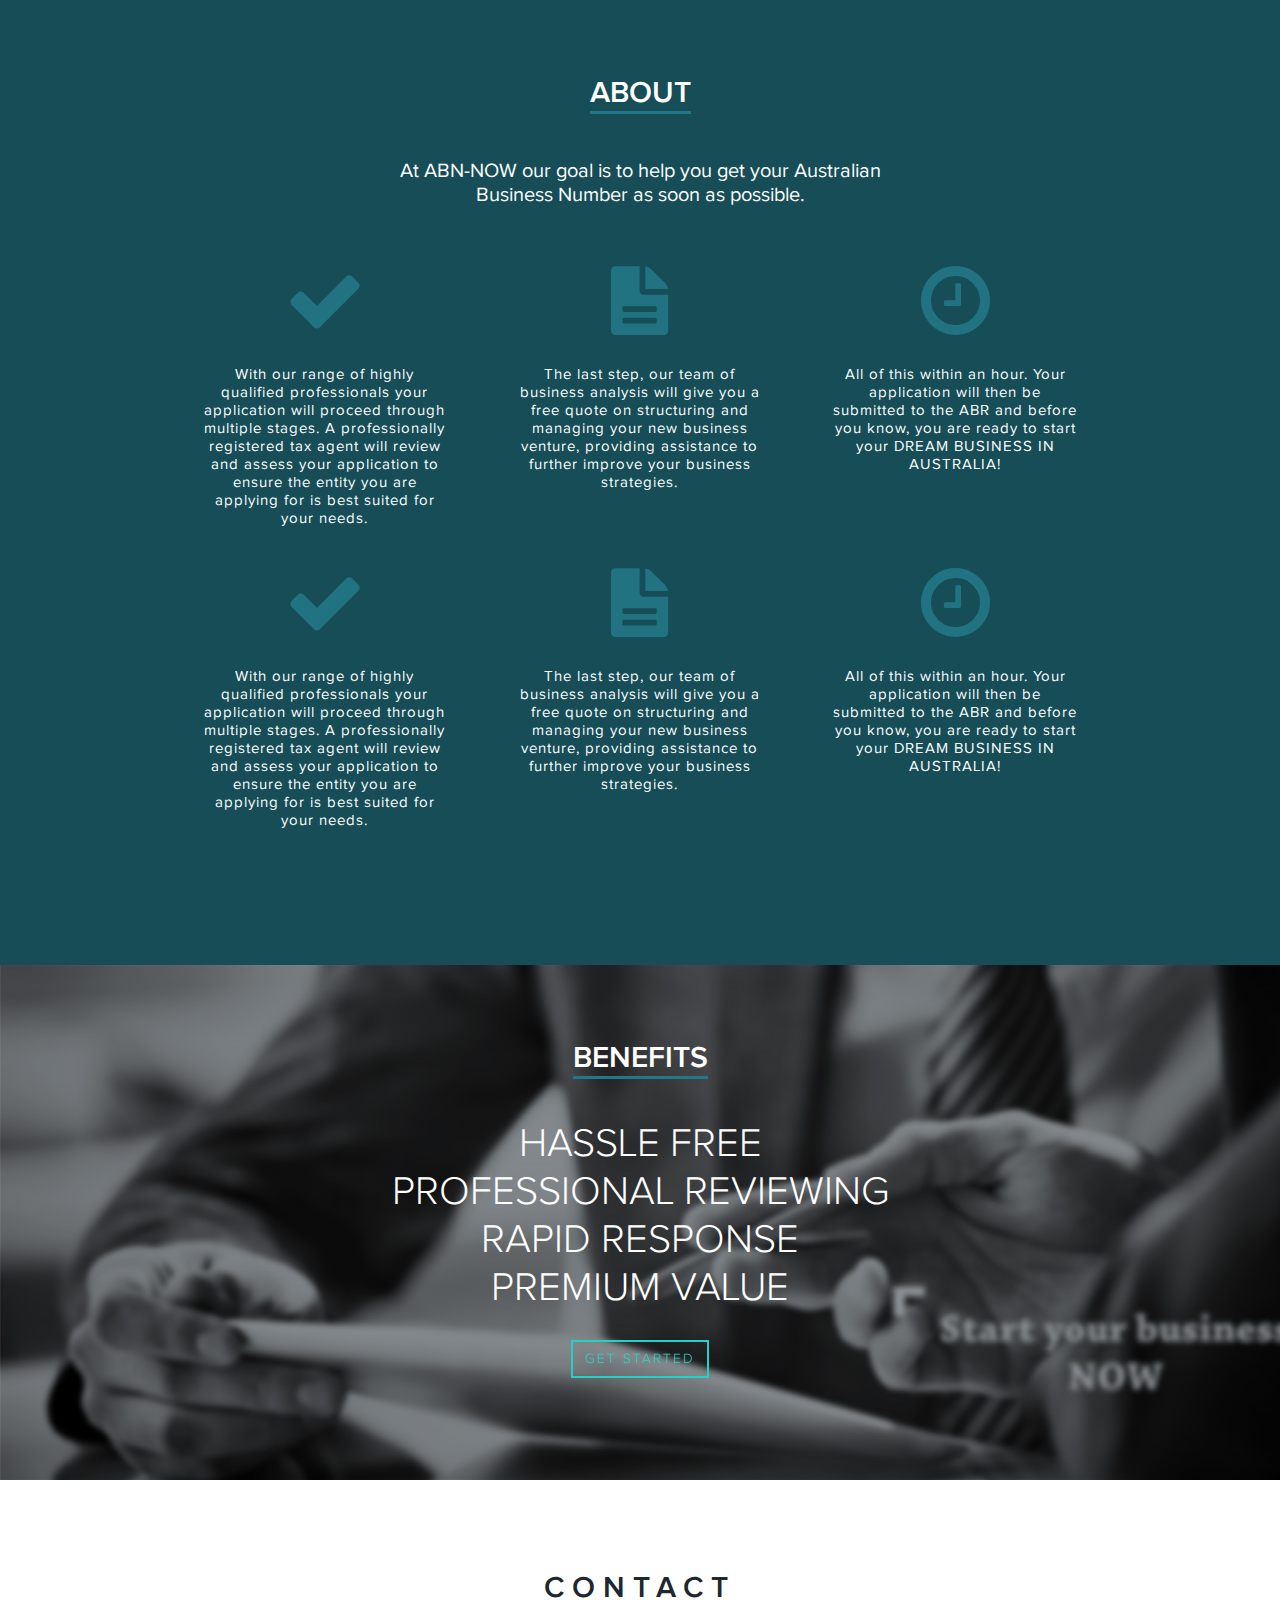
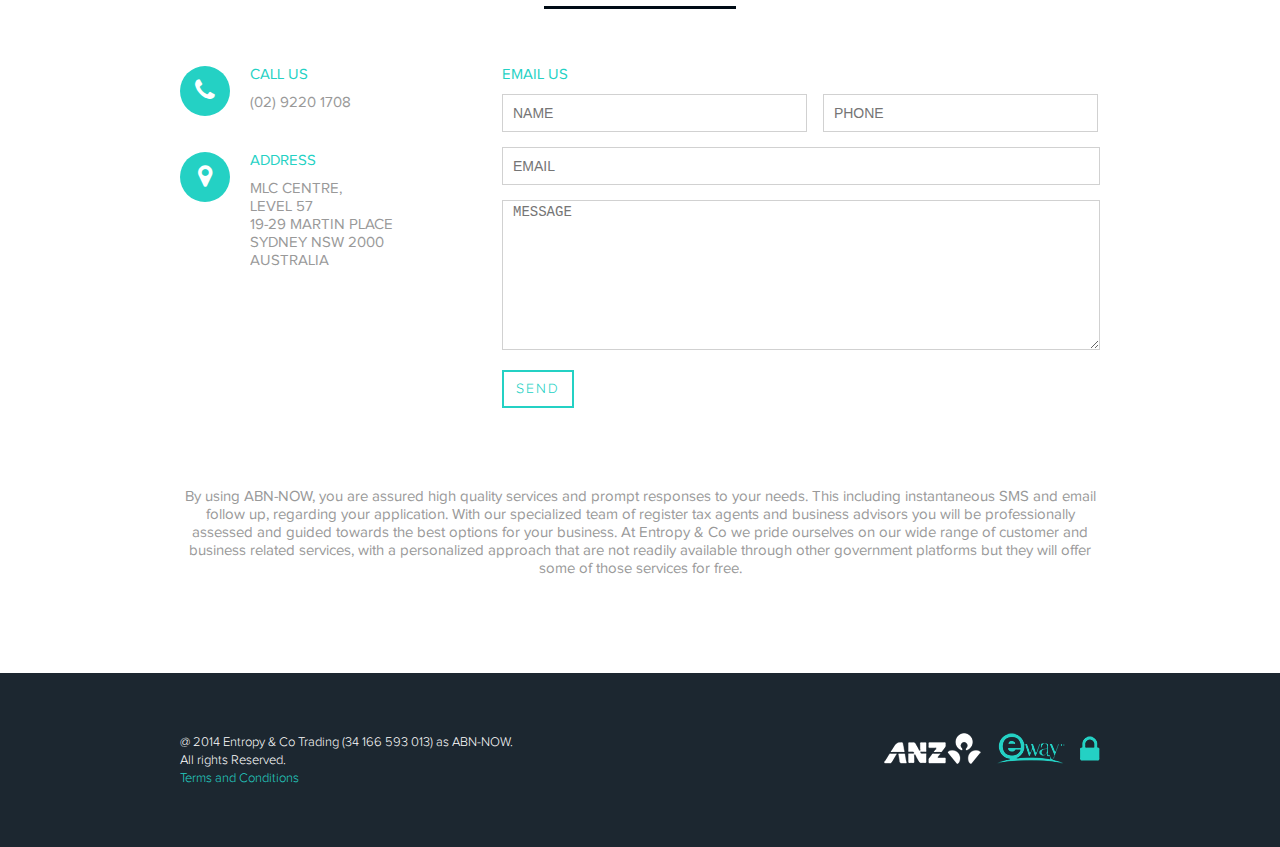
==== commit 009e97d1: "removed the slides" ====
--- a/index.html
+++ b/index.html
@@ -87,7 +87,7 @@
                         </div>  
                      </div>     
                 </li>
-                <li class="slide2 slide no-marg-top">
+                <!--li class="slide2 slide no-marg-top">
                     <div class="container">
                         <a href="#" class="pull-left"><i class="fa fa-angle-left"></i></a>
                         <a href="#" class="pull-right"><i class="fa fa-angle-right"></i></a>
@@ -120,7 +120,7 @@
                             </ul>
                         </div>  
                      </div>     
-                </li>
+                </li-->
             </ul>
 
             
